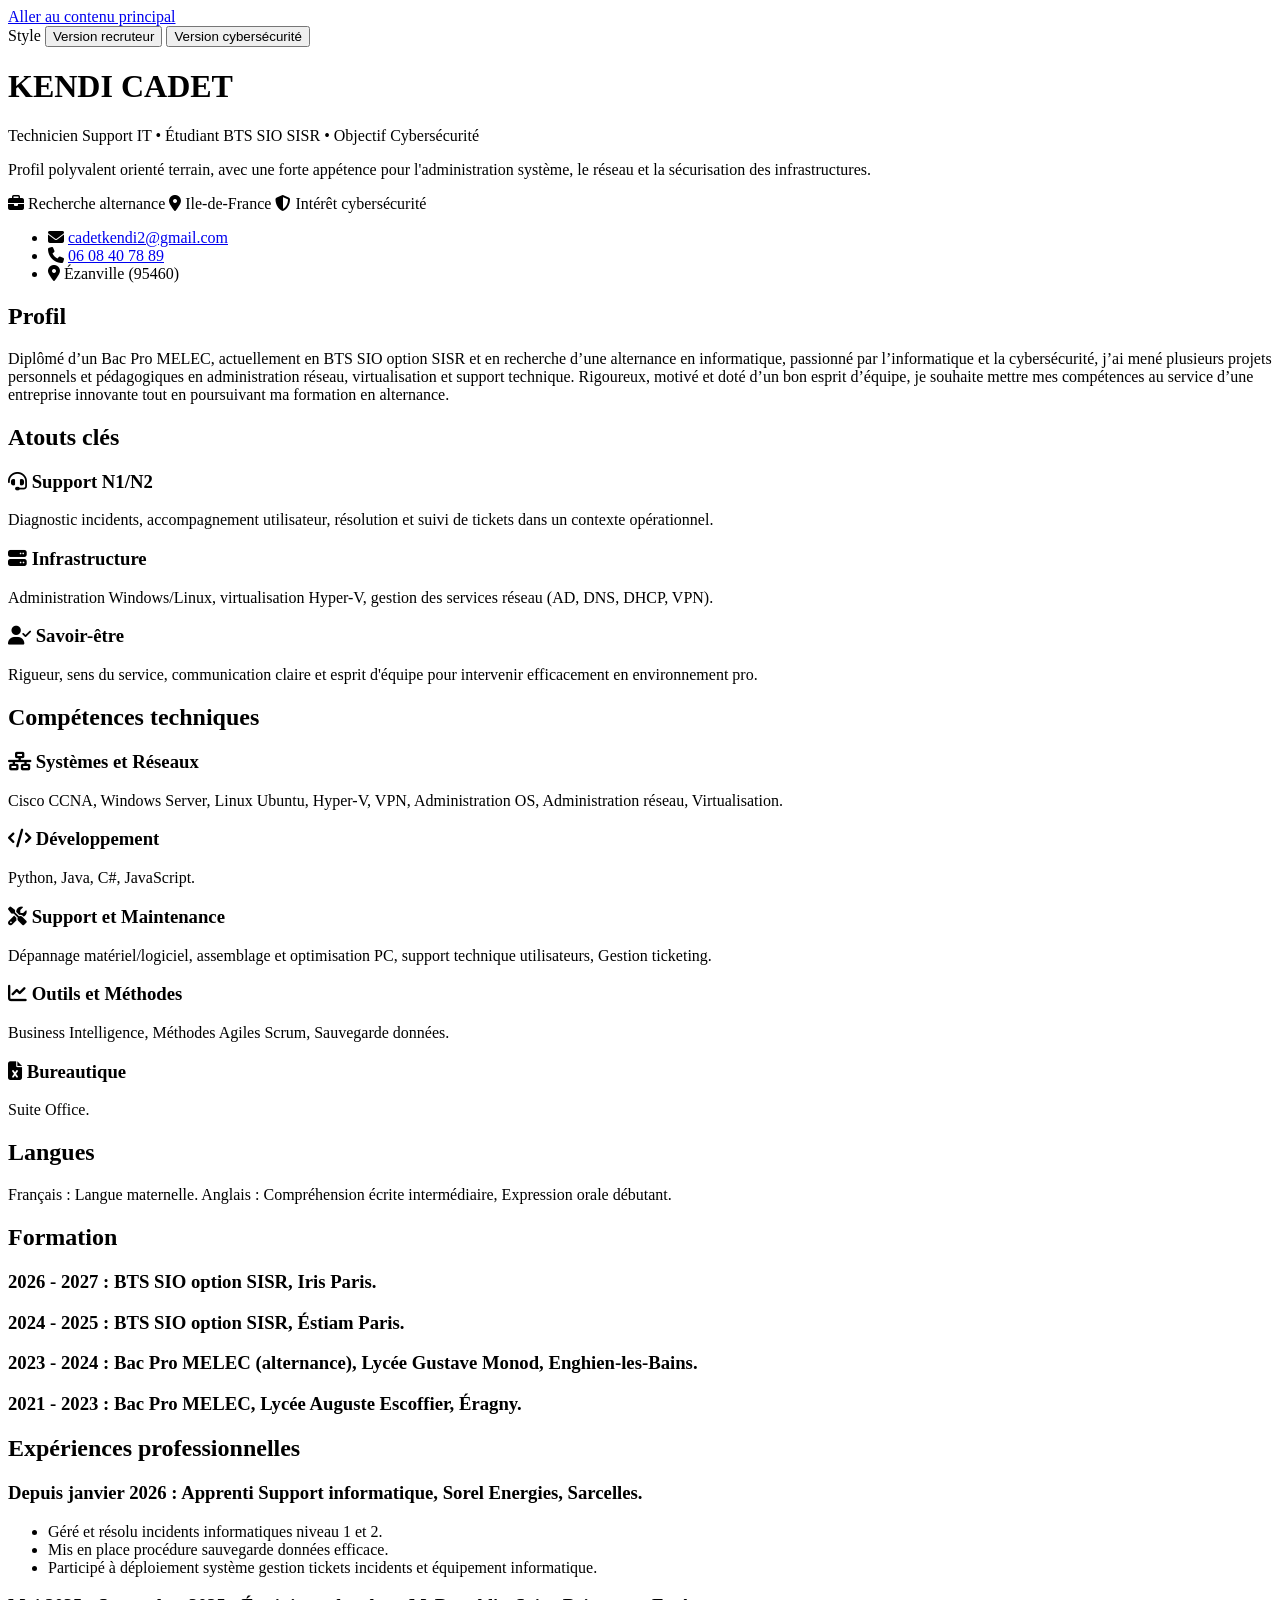
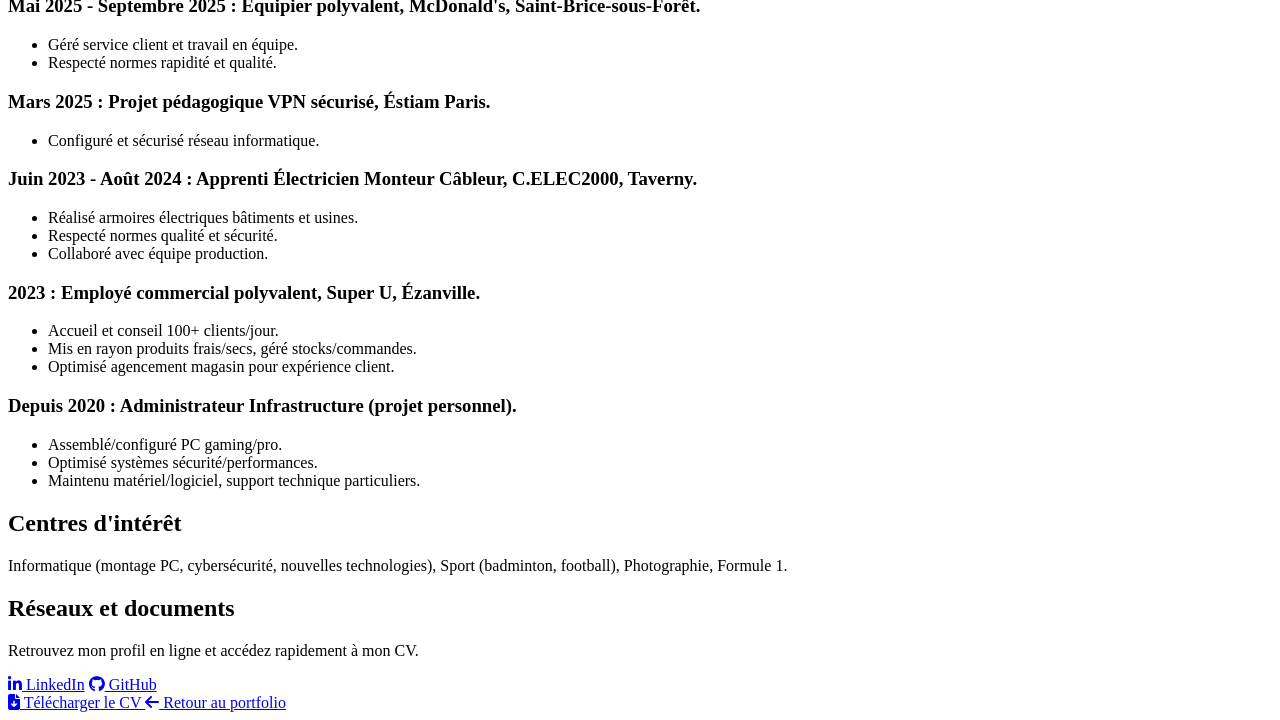
==== cv-professionnel.html @ 718abd51 "Ajustement du terminal et du projet VPN et Optimisation" ====
<!DOCTYPE html>
<html lang="fr" data-theme="cyber">

<head>
  <meta charset="UTF-8" />
  <meta name="viewport" content="width=device-width, initial-scale=1.0" />
  <title>CV Professionnel | Kendi Cadet</title>
  <meta name="description" content="CV professionnel de Kendi Cadet - Apprenti en informatique BTS SIO option SISR." />
  <meta name="keywords"
    content="Kendi Cadet, CV, BTS SIO, SISR, cybersécurité, administration réseau, support informatique" />
  <link rel="preconnect" href="https://fonts.googleapis.com" />
  <link rel="preconnect" href="https://fonts.gstatic.com" crossorigin />
  <link
    href="https://fonts.googleapis.com/css2?family=Lexend:wght@400;600;700;800&family=Source+Sans+3:wght@400;500;600;700&display=swap"
    rel="stylesheet" />
  <link rel="preconnect" href="https://cdnjs.cloudflare.com" />
  <link rel="stylesheet" href="https://cdnjs.cloudflare.com/ajax/libs/font-awesome/6.5.2/css/all.min.css"
    integrity="sha512-SnH5WK+bZxgPHs44uWix+LLJAJ9/2PkPKZ5QiAj6Ta86w+fsb2TkR4j8R2R7p5S0w0z7R7A0iYfJ0z6LJ8mA1w=="
    crossorigin="anonymous" referrerpolicy="no-referrer" />
  <link rel="stylesheet" href="./assets/css/cv-professionnel.css" />
</head>

<body>
  <a class="skip-link" href="#contenu">Aller au contenu principal</a>

  <main id="contenu">
    <header id="accueil" class="reveal">
      <div class="theme-switcher" role="group" aria-label="Variantes visuelles du CV">
        <span class="theme-label">Style</span>
        <button type="button" class="theme-btn" data-theme="corporate" aria-pressed="false">Version recruteur</button>
        <button type="button" class="theme-btn is-active" data-theme="cyber" aria-pressed="true">Version
          cybersécurité</button>
      </div>
      <h1>KENDI CADET</h1>
      <p class="hero-role">Technicien Support IT • Étudiant BTS SIO SISR • Objectif Cybersécurité</p>
      <p class="hero-intro">Profil polyvalent orienté terrain, avec une forte appétence pour l'administration système,
        le réseau et la sécurisation des infrastructures.</p>
      <div class="hero-badges" aria-label="Informations clés">
        <span class="hero-badge"><i class="fa-solid fa-briefcase" aria-hidden="true"></i> Recherche alternance</span>
        <span class="hero-badge"><i class="fa-solid fa-location-dot" aria-hidden="true"></i> Ile-de-France</span>
        <span class="hero-badge"><i class="fa-solid fa-shield-halved" aria-hidden="true"></i> Intérêt
          cybersécurité</span>
      </div>
      <ul class="contacts">
        <li><i class="fa-solid fa-envelope" aria-hidden="true"></i> <a
            href="mailto:cadetkendi2@gmail.com">cadetkendi2@gmail.com</a></li>
        <li><i class="fa-solid fa-phone" aria-hidden="true"></i> <a href="tel:+33608407889">06 08 40 78 89</a></li>
        <li><i class="fa-solid fa-location-dot" aria-hidden="true"></i> Ézanville (95460)</li>
      </ul>
    </header>

    <section aria-labelledby="profil-title" class="reveal">
      <h2 id="profil-title">Profil</h2>
      <p>Diplômé d’un Bac Pro MELEC, actuellement en BTS SIO option SISR et en
        recherche d’une alternance en informatique, passionné par l’informatique et la
        cybersécurité, j’ai mené plusieurs projets personnels et pédagogiques en
        administration réseau, virtualisation et support technique. Rigoureux, motivé et
        doté d’un bon esprit d’équipe, je souhaite mettre mes compétences au service
        d’une entreprise innovante tout en poursuivant ma formation en alternance.</p>
    </section>

    <section aria-labelledby="atouts-title" class="reveal">
      <h2 id="atouts-title">Atouts clés</h2>
      <div class="spotlight-grid">
        <article class="spotlight-card">
          <h3><i class="fa-solid fa-headset" aria-hidden="true"></i> Support N1/N2</h3>
          <p>Diagnostic incidents, accompagnement utilisateur, résolution et suivi de tickets dans un contexte
            opérationnel.</p>
        </article>
        <article class="spotlight-card">
          <h3><i class="fa-solid fa-server" aria-hidden="true"></i> Infrastructure</h3>
          <p>Administration Windows/Linux, virtualisation Hyper-V, gestion des services réseau (AD, DNS, DHCP, VPN).</p>
        </article>
        <article class="spotlight-card">
          <h3><i class="fa-solid fa-user-check" aria-hidden="true"></i> Savoir-être</h3>
          <p>Rigueur, sens du service, communication claire et esprit d'équipe pour intervenir efficacement en
            environnement pro.</p>
        </article>
      </div>
    </section>

    <section id="competences" aria-labelledby="competences-title" class="reveal">
      <h2 id="competences-title">Compétences techniques</h2>
      <div class="tag-grid">
        <article class="skill-card">
          <h3><i class="fa-solid fa-network-wired" aria-hidden="true"></i> Systèmes et Réseaux</h3>
          <p>Cisco CCNA, Windows Server, Linux Ubuntu, Hyper-V, VPN, Administration OS, Administration réseau,
            Virtualisation.</p>
        </article>
        <article class="skill-card">
          <h3><i class="fa-solid fa-code" aria-hidden="true"></i> Développement</h3>
          <p>Python, Java, C#, JavaScript.</p>
        </article>
        <article class="skill-card">
          <h3><i class="fa-solid fa-screwdriver-wrench" aria-hidden="true"></i> Support et Maintenance</h3>
          <p>Dépannage matériel/logiciel, assemblage et optimisation PC, support technique utilisateurs, Gestion
            ticketing.</p>
        </article>
        <article class="skill-card">
          <h3><i class="fa-solid fa-chart-line" aria-hidden="true"></i> Outils et Méthodes</h3>
          <p>Business Intelligence, Méthodes Agiles Scrum, Sauvegarde données.</p>
        </article>
        <article class="skill-card">
          <h3><i class="fa-solid fa-file-excel" aria-hidden="true"></i> Bureautique</h3>
          <p>Suite Office.</p>
        </article>
      </div>
    </section>

    <section aria-labelledby="langues-title" class="reveal">
      <h2 id="langues-title">Langues</h2>
      <p>Français : Langue maternelle. Anglais : Compréhension écrite intermédiaire, Expression orale débutant.</p>
    </section>

    <section aria-labelledby="formation-title" class="reveal">
      <h2 id="formation-title">Formation</h2>
      <div class="timeline">
        <article>
          <h3>2026 - 2027 : BTS SIO option SISR, Iris Paris.</h3>
        </article>
        <article>
          <h3>2024 - 2025 : BTS SIO option SISR, Éstiam Paris.</h3>
        </article>
        <article>
          <h3>2023 - 2024 : Bac Pro MELEC (alternance), Lycée Gustave Monod, Enghien-les-Bains.</h3>
        </article>
        <article>
          <h3>2021 - 2023 : Bac Pro MELEC, Lycée Auguste Escoffier, Éragny.</h3>
        </article>
      </div>
    </section>

    <section id="experiences" aria-labelledby="experiences-title" class="reveal">
      <h2 id="experiences-title">Expériences professionnelles</h2>
      <div class="timeline">
        <article>
          <h3>Depuis janvier 2026 : Apprenti Support informatique, Sorel Energies, Sarcelles.</h3>
          <ul class="experience-list">
            <li>Géré et résolu incidents informatiques niveau 1 et 2.</li>
            <li>Mis en place procédure sauvegarde données efficace.</li>
            <li>Participé à déploiement système gestion tickets incidents et équipement informatique.</li>
          </ul>
        </article>
        <article>
          <h3>Mai 2025 - Septembre 2025 : Équipier polyvalent, McDonald's, Saint-Brice-sous-Forêt.</h3>
          <ul class="experience-list">
            <li>Géré service client et travail en équipe.</li>
            <li>Respecté normes rapidité et qualité.</li>
          </ul>
        </article>
        <article>
          <h3>Mars 2025 : Projet pédagogique VPN sécurisé, Éstiam Paris.</h3>
          <ul class="experience-list">
            <li>Configuré et sécurisé réseau informatique.</li>
          </ul>
        </article>
        <article>
          <h3>Juin 2023 - Août 2024 : Apprenti Électricien Monteur Câbleur, C.ELEC2000, Taverny.</h3>
          <ul class="experience-list">
            <li>Réalisé armoires électriques bâtiments et usines.</li>
            <li>Respecté normes qualité et sécurité.</li>
            <li>Collaboré avec équipe production.</li>
          </ul>
        </article>
        <article>
          <h3>2023 : Employé commercial polyvalent, Super U, Ézanville.</h3>
          <ul class="experience-list">
            <li>Accueil et conseil 100+ clients/jour.</li>
            <li>Mis en rayon produits frais/secs, géré stocks/commandes.</li>
            <li>Optimisé agencement magasin pour expérience client.</li>
          </ul>
        </article>
        <article>
          <h3>Depuis 2020 : Administrateur Infrastructure (projet personnel).</h3>
          <ul class="experience-list">
            <li>Assemblé/configuré PC gaming/pro.</li>
            <li>Optimisé systèmes sécurité/performances.</li>
            <li>Maintenu matériel/logiciel, support technique particuliers.</li>
          </ul>
        </article>
      </div>
    </section>

    <section aria-labelledby="interets-title" class="reveal">
      <h2 id="interets-title">Centres d'intérêt</h2>
      <p>Informatique (montage PC, cybersécurité, nouvelles technologies), Sport (badminton, football), Photographie,
        Formule 1.</p>
    </section>

    <section id="contact" class="bottom-actions unified-hub reveal" aria-labelledby="contact-title">
      <h2 id="contact-title" class="bottom-actions-title">Réseaux et documents</h2>
      <p class="hub-caption">Retrouvez mon profil en ligne et accédez rapidement à mon CV.</p>
      <div class="social-links">
        <a href="https://www.linkedin.com/in/kendi-cadet/" target="_blank" rel="noopener noreferrer"><i
            class="fa-brands fa-linkedin-in" aria-hidden="true"></i> LinkedIn</a>
        <a href="https://github.com/Kendi021" target="_blank" rel="noopener noreferrer"><i class="fa-brands fa-github"
            aria-hidden="true"></i> GitHub</a>
      </div>
      <div class="hub-divider" aria-hidden="true"></div>
      <div class="bottom-actions-row">
        <a class="btn btn-primary" href="./docs/CV de kendi.pdf" download>
          <i class="fa-solid fa-file-arrow-down" aria-hidden="true"></i>
          Télécharger le CV
        </a>
        <a class="btn btn-secondary" href="./index.html">
          <i class="fa-solid fa-arrow-left" aria-hidden="true"></i>
          Retour au portfolio
        </a>
      </div>
    </section>
  </main>

  <script>
    const themeButtons = document.querySelectorAll('.theme-btn');
    const root = document.documentElement;
    const THEME_KEY = 'cv-theme';

    function applyTheme(theme) {
      const safeTheme = theme === 'cyber' ? 'cyber' : 'corporate';
      root.setAttribute('data-theme', safeTheme);

      themeButtons.forEach((button) => {
        const isActive = button.dataset.theme === safeTheme;
        button.classList.toggle('is-active', isActive);
        button.setAttribute('aria-pressed', String(isActive));
      });
    }

    const savedTheme = localStorage.getItem(THEME_KEY);
    applyTheme(savedTheme || 'cyber');

    themeButtons.forEach((button) => {
      button.addEventListener('click', () => {
        const nextTheme = button.dataset.theme;
        applyTheme(nextTheme);
        localStorage.setItem(THEME_KEY, nextTheme);
      });
    });

    const revealElements = document.querySelectorAll('.reveal');

    if (!('IntersectionObserver' in window)) {
      revealElements.forEach((element) => element.classList.add('is-visible'));
    } else {
      const observer = new IntersectionObserver(
        (entries, obs) => {
          entries.forEach((entry) => {
            if (!entry.isIntersecting) return;
            entry.target.classList.add('is-visible');
            obs.unobserve(entry.target);
          });
        },
        {
          threshold: 0.16,
          rootMargin: '0px 0px -40px 0px'
        }
      );

      revealElements.forEach((element) => observer.observe(element));
    }
  </script>
</body>

</html>
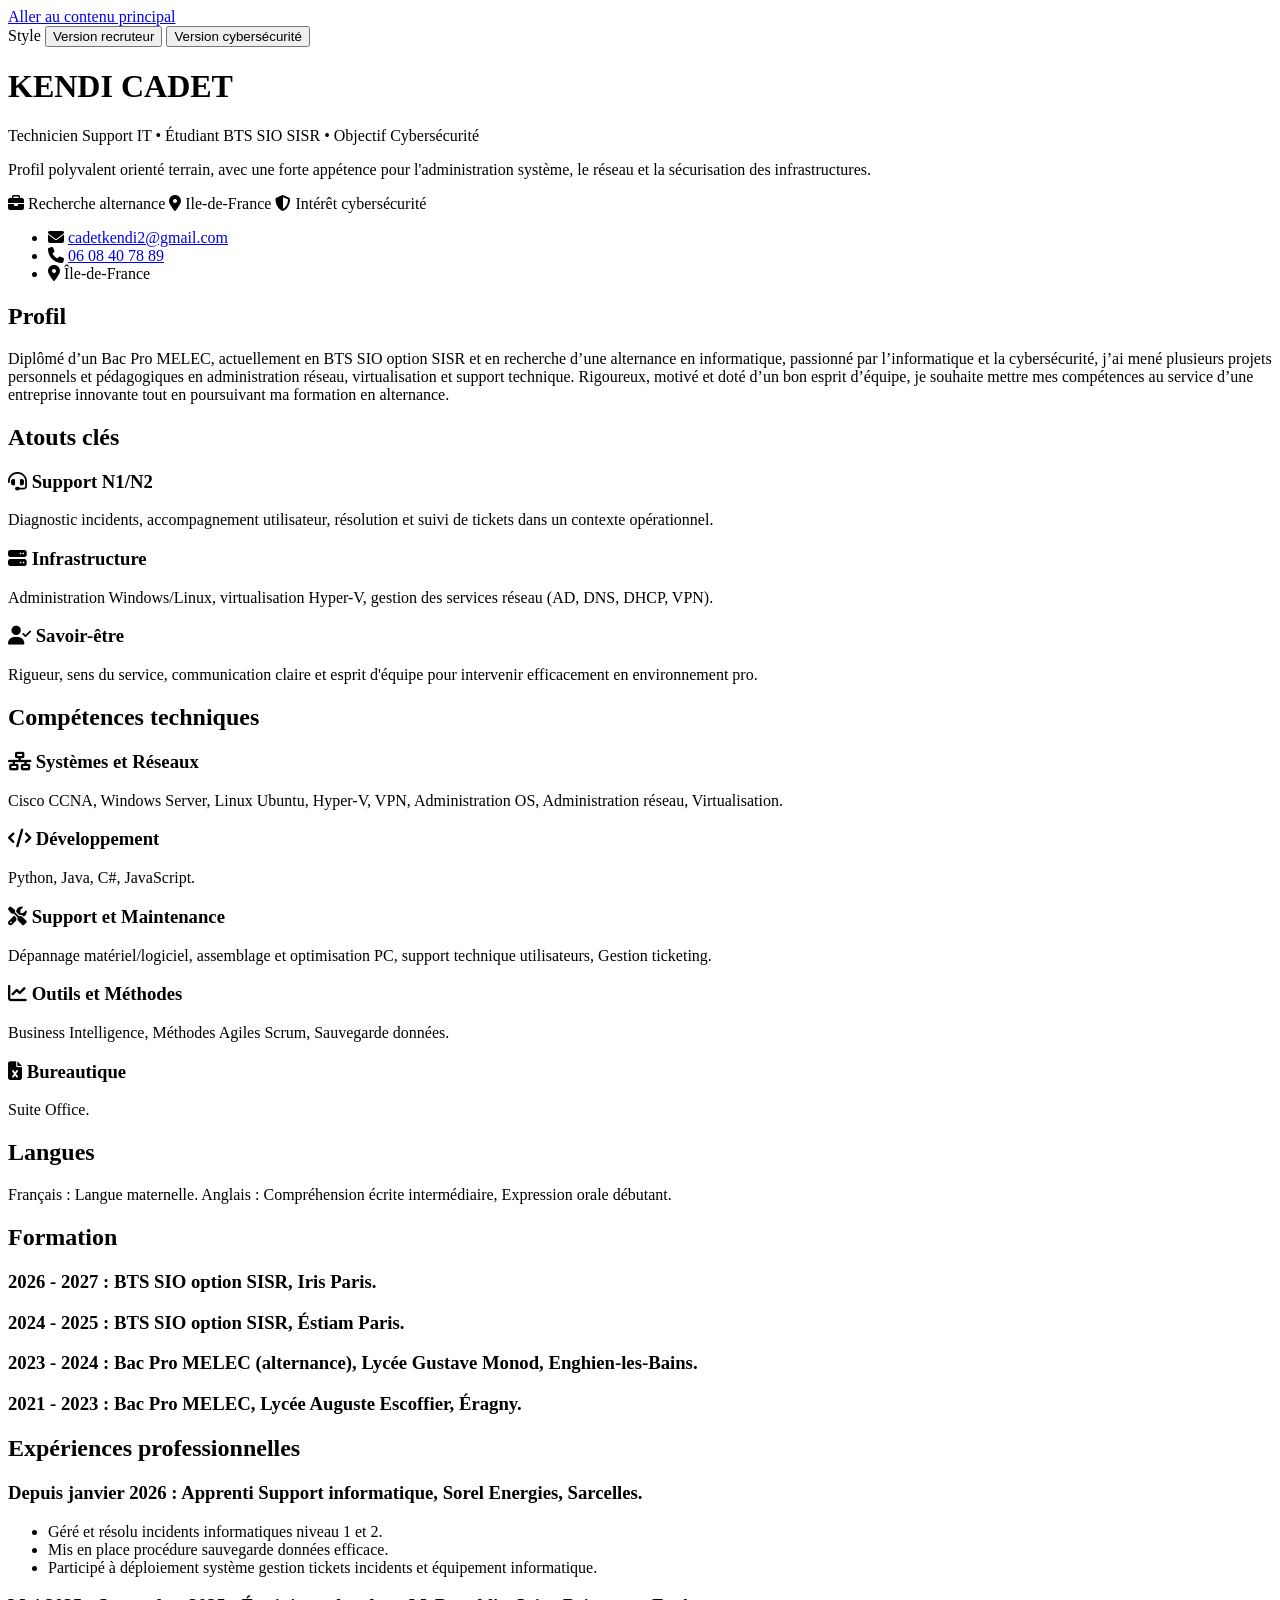
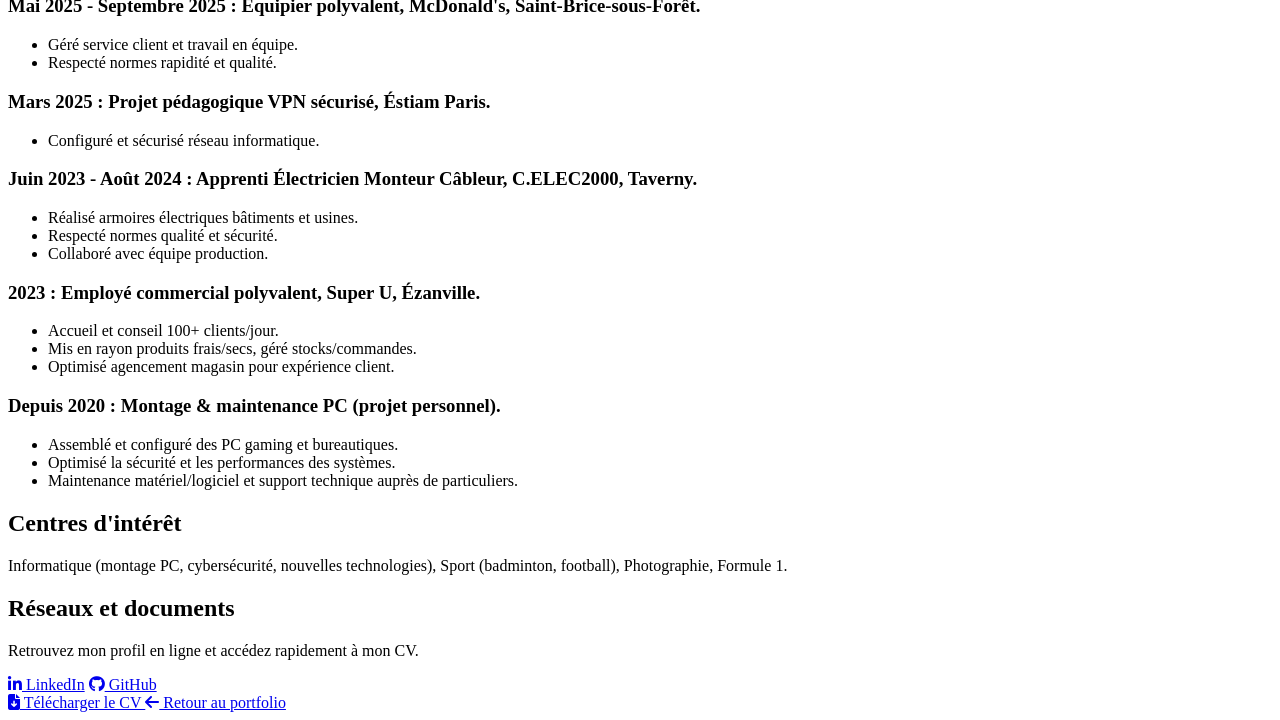
==== commit 6ea287aa: "Optimisation et ajustements" ====
--- a/cv-professionnel.html
+++ b/cv-professionnel.html
@@ -4,10 +4,28 @@
 <head>
   <meta charset="UTF-8" />
   <meta name="viewport" content="width=device-width, initial-scale=1.0" />
-  <title>CV Professionnel | Kendi Cadet</title>
-  <meta name="description" content="CV professionnel de Kendi Cadet - Apprenti en informatique BTS SIO option SISR." />
+  <title>CV Kendi Cadet — Alternance BTS SIO SISR | Support & systèmes/réseaux</title>
+  <meta name="description"
+    content="CV de Kendi Cadet, étudiant BTS SIO SISR en recherche d'alternance en Île-de-France : support informatique, administration systèmes et réseaux (Windows, Linux, Active Directory) et cybersécurité." />
   <meta name="keywords"
-    content="Kendi Cadet, CV, BTS SIO, SISR, cybersécurité, administration réseau, support informatique" />
+    content="Kendi Cadet, CV, BTS SIO SISR, alternance informatique, support informatique, administration systèmes et réseaux, Windows Server, Active Directory, Linux, cybersécurité, Île-de-France" />
+  <meta name="author" content="Kendi Cadet" />
+  <meta name="robots" content="index, follow" />
+  <meta name="theme-color" content="#070b14" />
+  <link rel="canonical" href="https://kendi021.github.io/cv-professionnel.html" />
+  <link rel="apple-touch-icon" sizes="180x180" href="./assets/images/apple-touch-icon.png" />
+  <link rel="icon" type="image/png" sizes="32x32" href="./assets/images/favicon-32x32.png" />
+  <link rel="icon" type="image/png" sizes="16x16" href="./assets/images/favicon-16x16.png" />
+  <link rel="manifest" href="./assets/images/site.webmanifest" />
+  <meta property="og:title" content="CV de Kendi Cadet — Alternance BTS SIO SISR (support & systèmes/réseaux)" />
+  <meta property="og:description"
+    content="CV de Kendi Cadet, étudiant BTS SIO SISR en recherche d'alternance en Île-de-France : support informatique, systèmes et réseaux, cybersécurité." />
+  <meta property="og:type" content="profile" />
+  <meta property="og:url" content="https://kendi021.github.io/cv-professionnel.html" />
+  <meta property="og:site_name" content="Portfolio de Kendi Cadet" />
+  <meta property="og:locale" content="fr_FR" />
+  <meta property="og:image" content="https://kendi021.github.io/assets/images/android-chrome-512x512.png" />
+  <meta name="twitter:card" content="summary" />
   <link rel="preconnect" href="https://fonts.googleapis.com" />
   <link rel="preconnect" href="https://fonts.gstatic.com" crossorigin />
   <link
@@ -45,7 +63,7 @@
         <li><i class="fa-solid fa-envelope" aria-hidden="true"></i> <a
             href="mailto:cadetkendi2@gmail.com">cadetkendi2@gmail.com</a></li>
         <li><i class="fa-solid fa-phone" aria-hidden="true"></i> <a href="tel:+33608407889">06 08 40 78 89</a></li>
-        <li><i class="fa-solid fa-location-dot" aria-hidden="true"></i> Ézanville (95460)</li>
+        <li><i class="fa-solid fa-location-dot" aria-hidden="true"></i> Île-de-France</li>
       </ul>
     </header>
 
@@ -171,11 +189,11 @@
           </ul>
         </article>
         <article>
-          <h3>Depuis 2020 : Administrateur Infrastructure (projet personnel).</h3>
-          <ul class="experience-list">
-            <li>Assemblé/configuré PC gaming/pro.</li>
-            <li>Optimisé systèmes sécurité/performances.</li>
-            <li>Maintenu matériel/logiciel, support technique particuliers.</li>
+          <h3>Depuis 2020 : Montage &amp; maintenance PC (projet personnel).</h3>
+          <ul class="experience-list">
+            <li>Assemblé et configuré des PC gaming et bureautiques.</li>
+            <li>Optimisé la sécurité et les performances des systèmes.</li>
+            <li>Maintenance matériel/logiciel et support technique auprès de particuliers.</li>
           </ul>
         </article>
       </div>
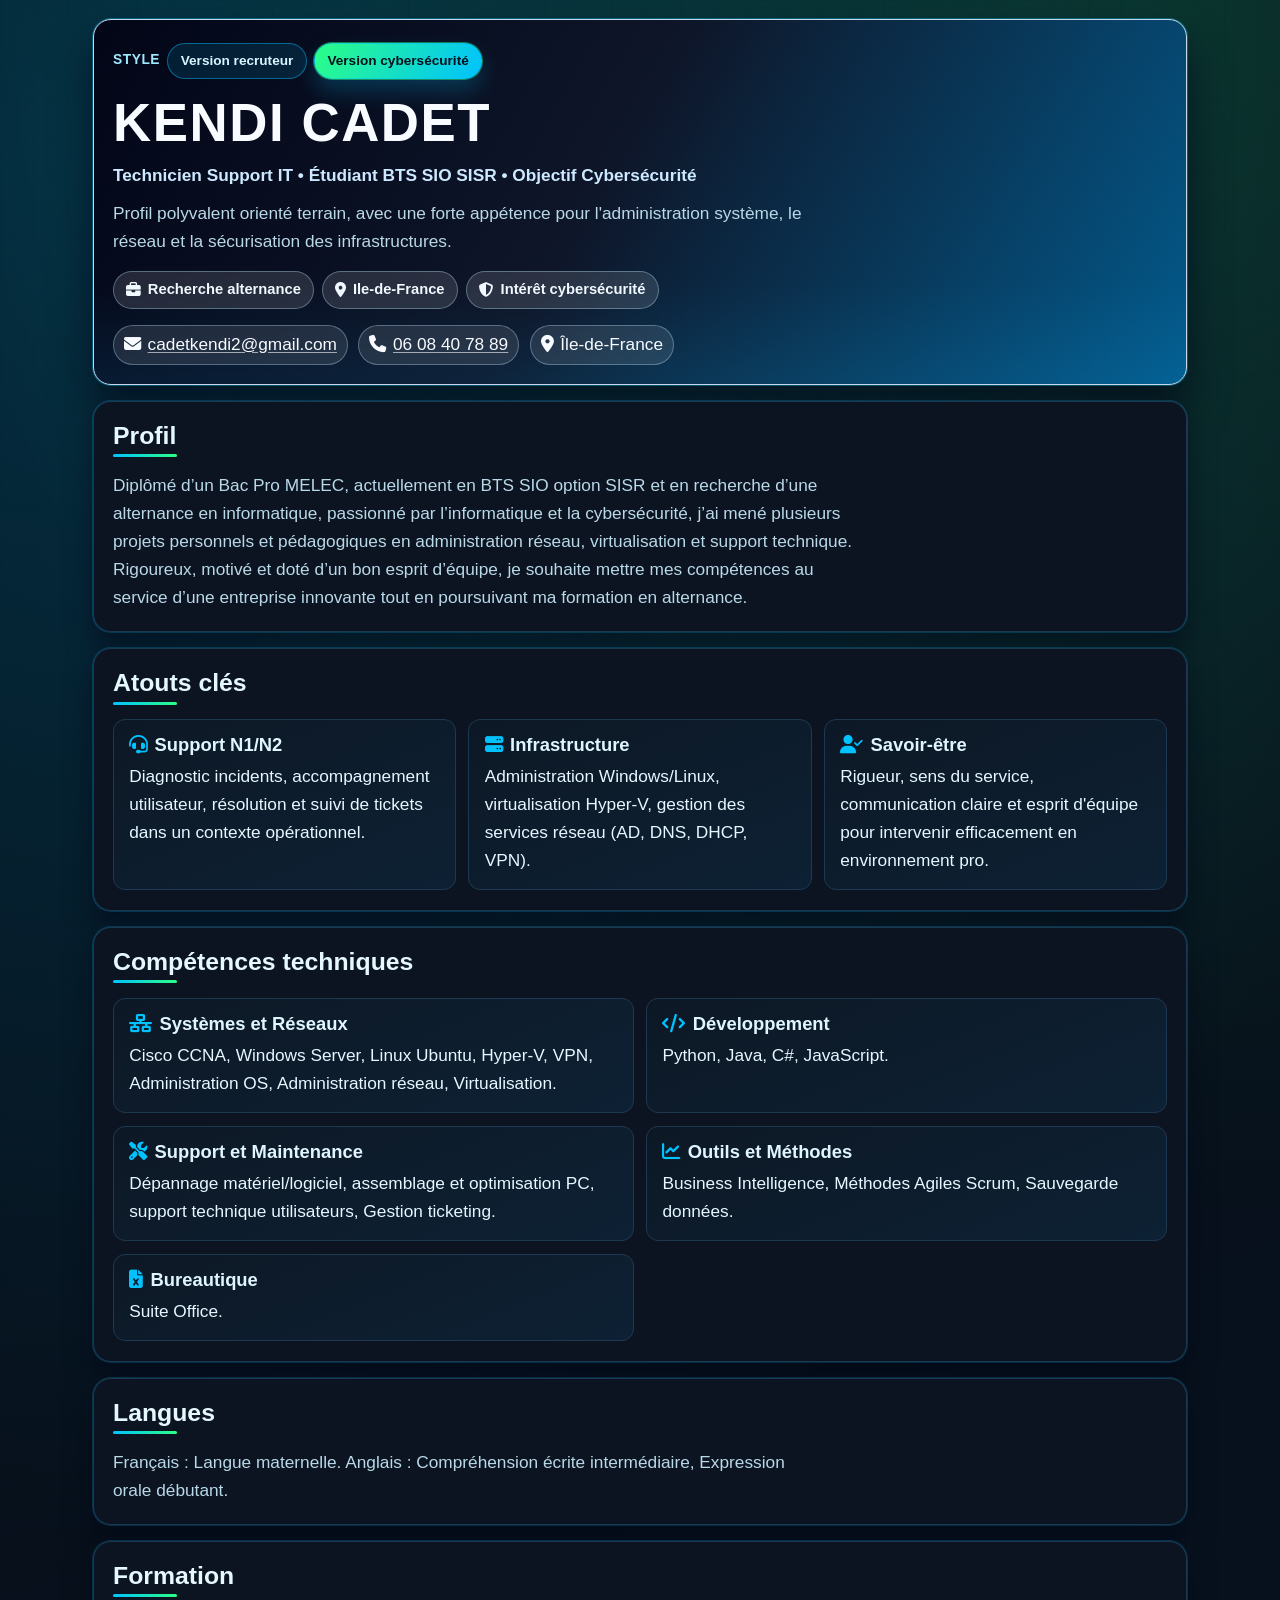
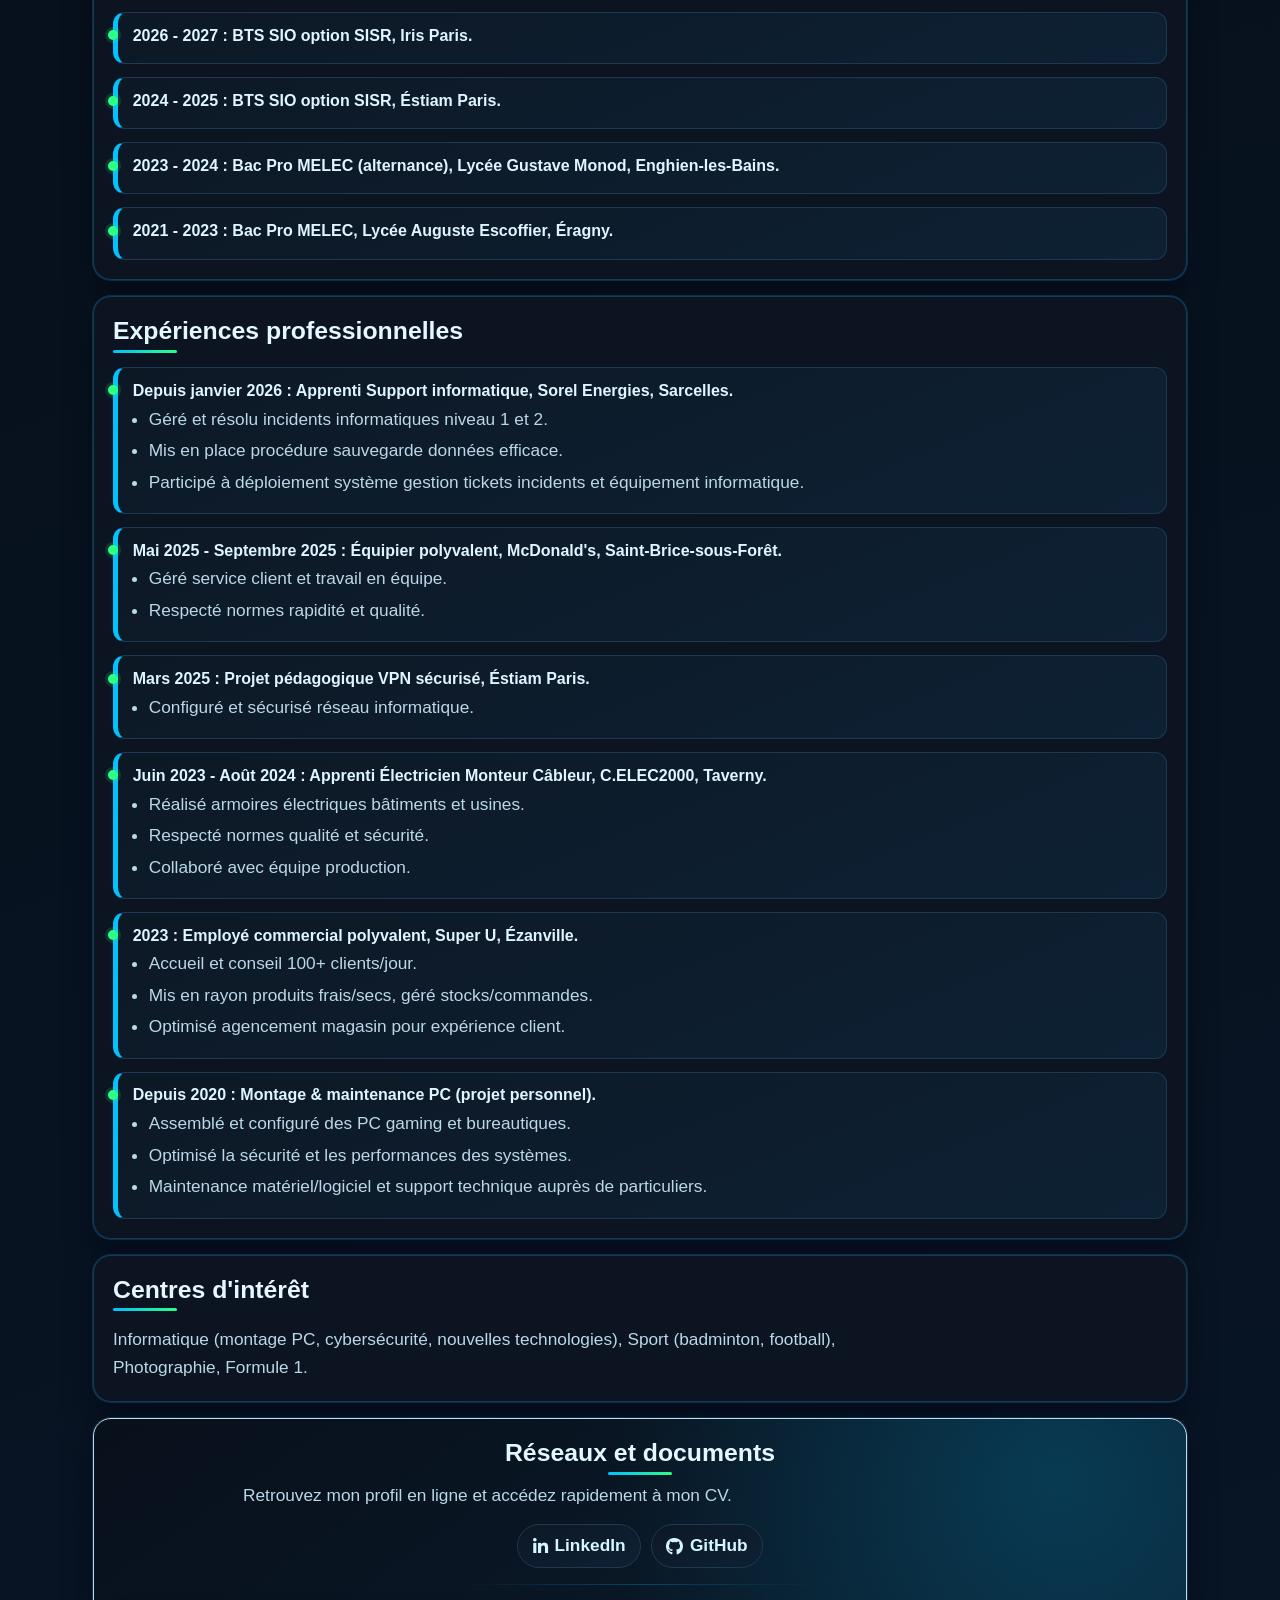
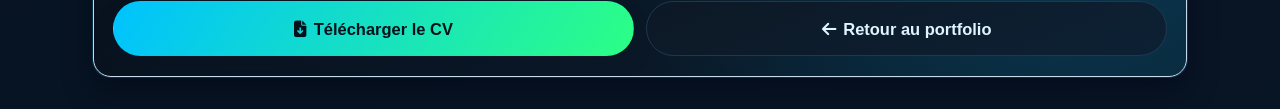
==== commit b7ba89bc: "Ajout de commentaire" ====
--- a/cv-professionnel.html
+++ b/cv-professionnel.html
@@ -2,6 +2,7 @@
 <html lang="fr" data-theme="cyber">
 
 <head>
+  <!-- ===== MÉTADONNÉES : SEO, réseaux sociaux (Open Graph), favicons, polices, CSS ===== -->
   <meta charset="UTF-8" />
   <meta name="viewport" content="width=device-width, initial-scale=1.0" />
   <title>CV Kendi Cadet — Alternance BTS SIO SISR | Support & systèmes/réseaux</title>
@@ -13,6 +14,7 @@
   <meta name="robots" content="index, follow" />
   <meta name="theme-color" content="#070b14" />
   <link rel="canonical" href="https://kendi021.github.io/cv-professionnel.html" />
+  <link rel="icon" type="image/svg+xml" href="./assets/images/logo.svg" />
   <link rel="apple-touch-icon" sizes="180x180" href="./assets/images/apple-touch-icon.png" />
   <link rel="icon" type="image/png" sizes="32x32" href="./assets/images/favicon-32x32.png" />
   <link rel="icon" type="image/png" sizes="16x16" href="./assets/images/favicon-16x16.png" />
@@ -39,9 +41,22 @@
 </head>
 
 <body>
+  <!-- ================================================================
+       CV PROFESSIONNEL — cv-professionnel.html
+       CV une colonne avec 2 thèmes visuels (recruteur / cybersécurité).
+       Ordre des sections :
+         Hero → Profil → Atouts → Compétences → Langues →
+         Formation → Expériences → Centres d'intérêt → Réseaux & CV.
+       Interactions (bascule de thème, apparition au défilement) :
+       voir le <script> tout en bas de page.
+       Styles : assets/css/cv-professionnel.css.
+       ================================================================ -->
+
+  <!-- Lien d'évitement (accessibilité clavier : saute droit au contenu) -->
   <a class="skip-link" href="#contenu">Aller au contenu principal</a>
 
   <main id="contenu">
+    <!-- ===== EN-TÊTE : sélecteur de thème, identité, rôle, badges, coordonnées ===== -->
     <header id="accueil" class="reveal">
       <div class="theme-switcher" role="group" aria-label="Variantes visuelles du CV">
         <span class="theme-label">Style</span>
@@ -67,6 +82,7 @@
       </ul>
     </header>
 
+    <!-- ===== PROFIL (résumé) ===== -->
     <section aria-labelledby="profil-title" class="reveal">
       <h2 id="profil-title">Profil</h2>
       <p>Diplômé d’un Bac Pro MELEC, actuellement en BTS SIO option SISR et en
@@ -77,6 +93,7 @@
         d’une entreprise innovante tout en poursuivant ma formation en alternance.</p>
     </section>
 
+    <!-- ===== ATOUTS CLÉS (3 cartes « spotlight ») ===== -->
     <section aria-labelledby="atouts-title" class="reveal">
       <h2 id="atouts-title">Atouts clés</h2>
       <div class="spotlight-grid">
@@ -97,6 +114,7 @@
       </div>
     </section>
 
+    <!-- ===== COMPÉTENCES TECHNIQUES (cartes par domaine) ===== -->
     <section id="competences" aria-labelledby="competences-title" class="reveal">
       <h2 id="competences-title">Compétences techniques</h2>
       <div class="tag-grid">
@@ -125,11 +143,13 @@
       </div>
     </section>
 
+    <!-- ===== LANGUES ===== -->
     <section aria-labelledby="langues-title" class="reveal">
       <h2 id="langues-title">Langues</h2>
       <p>Français : Langue maternelle. Anglais : Compréhension écrite intermédiaire, Expression orale débutant.</p>
     </section>
 
+    <!-- ===== FORMATION (chronologie, du plus récent au plus ancien) ===== -->
     <section aria-labelledby="formation-title" class="reveal">
       <h2 id="formation-title">Formation</h2>
       <div class="timeline">
@@ -148,6 +168,7 @@
       </div>
     </section>
 
+    <!-- ===== EXPÉRIENCES PROFESSIONNELLES (chronologie) ===== -->
     <section id="experiences" aria-labelledby="experiences-title" class="reveal">
       <h2 id="experiences-title">Expériences professionnelles</h2>
       <div class="timeline">
@@ -199,12 +220,14 @@
       </div>
     </section>
 
+    <!-- ===== CENTRES D'INTÉRÊT ===== -->
     <section aria-labelledby="interets-title" class="reveal">
       <h2 id="interets-title">Centres d'intérêt</h2>
       <p>Informatique (montage PC, cybersécurité, nouvelles technologies), Sport (badminton, football), Photographie,
         Formule 1.</p>
     </section>
 
+    <!-- ===== BAS DE PAGE : réseaux sociaux + téléchargement du CV / retour au portfolio ===== -->
     <section id="contact" class="bottom-actions unified-hub reveal" aria-labelledby="contact-title">
       <h2 id="contact-title" class="bottom-actions-title">Réseaux et documents</h2>
       <p class="hub-caption">Retrouvez mon profil en ligne et accédez rapidement à mon CV.</p>
@@ -228,11 +251,18 @@
     </section>
   </main>
 
+  <!-- ================================================================
+       SCRIPT DE LA PAGE
+         1. Bascule de thème (recruteur / cybersécurité) mémorisée dans localStorage
+         2. Apparition des blocs .reveal au défilement (IntersectionObserver)
+       ================================================================ -->
   <script>
+    /* ----- 1. Bascule de thème ----- */
     const themeButtons = document.querySelectorAll('.theme-btn');
     const root = document.documentElement;
-    const THEME_KEY = 'cv-theme';
-
+    const THEME_KEY = 'cv-theme'; // clé localStorage pour retenir le choix
+
+    // Applique un thème : met à jour data-theme sur <html> + l'état des boutons
     function applyTheme(theme) {
       const safeTheme = theme === 'cyber' ? 'cyber' : 'corporate';
       root.setAttribute('data-theme', safeTheme);
@@ -244,9 +274,11 @@
       });
     }
 
+    // Au chargement : applique le thème sauvegardé (ou « cyber » par défaut)
     const savedTheme = localStorage.getItem(THEME_KEY);
     applyTheme(savedTheme || 'cyber');
 
+    // Clic sur un bouton de thème : applique et mémorise le choix
     themeButtons.forEach((button) => {
       button.addEventListener('click', () => {
         const nextTheme = button.dataset.theme;
@@ -255,11 +287,14 @@
       });
     });
 
+    /* ----- 2. Apparition au défilement ----- */
     const revealElements = document.querySelectorAll('.reveal');
 
+    // Pas d'IntersectionObserver (vieux navigateur) : on affiche tout directement
     if (!('IntersectionObserver' in window)) {
       revealElements.forEach((element) => element.classList.add('is-visible'));
     } else {
+      // Ajoute .is-visible quand l'élément entre dans le champ, puis arrête de l'observer
       const observer = new IntersectionObserver(
         (entries, obs) => {
           entries.forEach((entry) => {
--- a/assets/css/cv-professionnel.css
+++ b/assets/css/cv-professionnel.css
@@ -0,0 +1,862 @@
+/* ================================================================
+   CV PROFESSIONNEL — cv-professionnel.css
+   Feuille de style de la page cv-professionnel.html.
+
+   SOMMAIRE (pour se repérer — cherchez les bannières « ===== ») :
+     1. VARIABLES & THÈMES ...... :root + thèmes « corporate » / « cyber »
+     2. RESET & BASE ............ reset, body, texture de fond
+     3. SÉLECTEUR DE THÈME ...... boutons de bascule de thème
+     4. EN-TÊTE / HERO .......... titre, rôle, badges, coordonnées
+     5. COMPÉTENCES ............. titres de section + cartes de compétences
+     6. PARCOURS (timeline) ..... formation / chronologie
+     7. EXPÉRIENCES ............. liste des expériences
+     8. BAS DE PAGE ............. réseaux sociaux + actions (boutons)
+     9. ANIMATION « reveal » .... apparition au défilement
+    10. RESPONSIVE & IMPRESSION . media queries + styles @media print
+   ================================================================ */
+
+/* ================================================
+   1. VARIABLES & THÈMES
+   Le thème actif est piloté par l'attribut data-theme sur <html>.
+   ================================================ */
+:root {
+    --bg: #f3f7fc;
+    --surface: #ffffff;
+    --surface-soft: #f7fbff;
+    --text: #0f172a;
+    --muted: #475569;
+    --line: #d9e3ef;
+    --primary: #0f172a;
+    --primary-strong: #020617;
+    --secondary: #334155;
+    --accent: #0369a1;
+    --accent-soft: #0ea5e9;
+    --success: #0f766e;
+    --radius-lg: 18px;
+    --radius-md: 12px;
+    --shadow-sm: 0 8px 22px rgba(15, 23, 42, 0.08);
+    --shadow-md: 0 16px 34px rgba(15, 23, 42, 0.11);
+    --max-width: 1120px;
+    --transition: 220ms ease;
+}
+
+html[data-theme="corporate"] {
+    --bg: #f3f7fc;
+    --surface: #ffffff;
+    --surface-soft: #f7fbff;
+    --text: #0f172a;
+    --muted: #475569;
+    --line: #d9e3ef;
+    --primary: #0f172a;
+    --primary-strong: #020617;
+    --secondary: #334155;
+    --accent: #0369a1;
+    --accent-soft: #0ea5e9;
+}
+
+html[data-theme="cyber"] {
+    --bg: #060b12;
+    --surface: #0b1420;
+    --surface-soft: #0f1d2e;
+    --text: #e5f7ff;
+    --muted: #9dc8d6;
+    --line: #1f3852;
+    --primary: #020817;
+    --primary-strong: #020617;
+    --secondary: #8fe8ff;
+    --accent: #00c2ff;
+    --accent-soft: #2cff85;
+    --shadow-sm: 0 0 0 1px rgba(0, 194, 255, 0.2), 0 14px 28px rgba(2, 8, 23, 0.55);
+    --shadow-md: 0 0 0 1px rgba(0, 194, 255, 0.35), 0 24px 42px rgba(2, 8, 23, 0.65);
+}
+
+/* ================================================
+   2. RESET & BASE
+   ================================================ */
+* {
+    box-sizing: border-box;
+}
+
+html {
+    scroll-behavior: smooth;
+}
+
+body {
+    margin: 0;
+    color: var(--text);
+    font-family: "Source Sans 3", "Segoe UI", Tahoma, Geneva, Verdana, sans-serif;
+    font-size: clamp(1rem, 0.24vw + 0.95rem, 1.08rem);
+    line-height: 1.62;
+    background:
+        radial-gradient(circle at 8% 4%, rgba(3, 105, 161, 0.12), transparent 40%),
+        radial-gradient(circle at 90% 0%, rgba(14, 165, 233, 0.1), transparent 30%),
+        linear-gradient(165deg, #f6fbff 0%, var(--bg) 48%, #edf4fb 100%);
+    min-height: 100vh;
+}
+
+html[data-theme="cyber"] body {
+    background:
+        radial-gradient(circle at 12% 4%, rgba(0, 194, 255, 0.22), transparent 42%),
+        radial-gradient(circle at 90% 0%, rgba(44, 255, 133, 0.14), transparent 35%),
+        linear-gradient(162deg, #05080f 0%, #07111d 48%, #081525 100%);
+}
+
+/* Subtle grid texture to avoid flat backgrounds */
+body::before {
+    content: "";
+    position: fixed;
+    inset: 0;
+    pointer-events: none;
+    z-index: -1;
+    background-image: linear-gradient(rgba(2, 6, 23, 0.035) 1px, transparent 1px),
+        linear-gradient(90deg, rgba(2, 6, 23, 0.035) 1px, transparent 1px);
+    background-size: 34px 34px;
+    mask-image: radial-gradient(circle at 50% 12%, #000 40%, transparent 88%);
+}
+
+.skip-link {
+    position: absolute;
+    left: -9999px;
+    width: 1px;
+    height: 1px;
+    overflow: hidden;
+}
+
+.skip-link:focus {
+    position: fixed;
+    top: 10px;
+    left: 10px;
+    width: auto;
+    height: auto;
+    padding: 0.55rem 0.85rem;
+    border-radius: 10px;
+    background: var(--primary);
+    color: #fff;
+    text-decoration: none;
+    z-index: 2000;
+}
+
+main {
+    max-width: var(--max-width);
+    width: min(100%, var(--max-width));
+    margin: 0 auto;
+    padding: 1.2rem 0.8rem 2rem;
+    display: grid;
+    gap: 1rem;
+}
+
+header,
+section {
+    border: 1px solid var(--line);
+    border-radius: var(--radius-lg);
+    background: var(--surface);
+    box-shadow: var(--shadow-sm);
+    padding: 1.2rem;
+}
+
+/* ================================================
+   3. SÉLECTEUR DE THÈME (boutons corporate / cyber)
+   ================================================ */
+.theme-switcher {
+    display: inline-flex;
+    align-items: center;
+    flex-wrap: wrap;
+    gap: 0.45rem;
+    margin: 0 0 0.8rem;
+}
+
+.theme-label {
+    font-family: "Lexend", "Segoe UI", Tahoma, Geneva, Verdana, sans-serif;
+    font-size: 0.86rem;
+    font-weight: 700;
+    letter-spacing: 0.04em;
+    text-transform: uppercase;
+    color: #cde9ff;
+}
+
+.theme-btn {
+    border: 1px solid rgba(191, 229, 255, 0.4);
+    background: rgba(255, 255, 255, 0.08);
+    color: #e6f4ff;
+    border-radius: 999px;
+    min-height: 36px;
+    padding: 0.34rem 0.78rem;
+    font-family: "Lexend", "Segoe UI", Tahoma, Geneva, Verdana, sans-serif;
+    font-size: 0.85rem;
+    font-weight: 600;
+    cursor: pointer;
+    transition: transform var(--transition), box-shadow var(--transition), background-color var(--transition), border-color var(--transition), color var(--transition);
+}
+
+.theme-btn:hover,
+.theme-btn:focus-visible {
+    transform: translateY(-1px);
+    border-color: rgba(239, 248, 255, 0.9);
+    background: rgba(255, 255, 255, 0.18);
+    outline: none;
+}
+
+.theme-btn.is-active {
+    background: #eff8ff;
+    color: #0f172a;
+    border-color: transparent;
+    box-shadow: 0 9px 16px rgba(2, 8, 23, 0.28);
+}
+
+html[data-theme="cyber"] .theme-label {
+    color: #9fe9ff;
+}
+
+html[data-theme="cyber"] .theme-btn {
+    border-color: rgba(0, 194, 255, 0.45);
+    background: rgba(0, 194, 255, 0.12);
+    color: #d6f6ff;
+}
+
+html[data-theme="cyber"] .theme-btn:hover,
+html[data-theme="cyber"] .theme-btn:focus-visible {
+    border-color: rgba(44, 255, 133, 0.8);
+    background: rgba(44, 255, 133, 0.16);
+}
+
+html[data-theme="cyber"] .theme-btn.is-active {
+    color: #03111c;
+    background: linear-gradient(120deg, #2cff85, #00c2ff);
+    box-shadow: 0 0 0 1px rgba(44, 255, 133, 0.45), 0 12px 22px rgba(0, 194, 255, 0.22);
+}
+
+h1,
+h2,
+h3 {
+    margin-top: 0;
+    line-height: 1.2;
+    font-family: "Lexend", "Segoe UI", Tahoma, Geneva, Verdana, sans-serif;
+}
+
+h1 {
+    margin-bottom: 0.45rem;
+    font-size: clamp(2rem, 5.2vw, 3.3rem);
+    letter-spacing: 0.03em;
+    text-wrap: balance;
+}
+
+h2 {
+    margin-bottom: 0.9rem;
+    font-size: clamp(1.22rem, 1vw + 1.03rem, 1.55rem);
+    text-wrap: balance;
+    position: relative;
+    color: var(--primary);
+    padding-bottom: 0.42rem;
+}
+
+h2::after {
+    content: "";
+    position: absolute;
+    left: 0;
+    bottom: 0;
+    width: 64px;
+    height: 3px;
+    border-radius: 999px;
+    background: linear-gradient(90deg, var(--accent), var(--accent-soft));
+}
+
+/* ================================================
+   4. EN-TÊTE / HERO (nom, rôle, badges, coordonnées)
+   ================================================ */
+header#accueil {
+    position: relative;
+    overflow: hidden;
+    border-color: #c8d7e8;
+    background:
+        linear-gradient(120deg, rgba(2, 6, 23, 0.96), rgba(15, 23, 42, 0.95) 46%, rgba(3, 105, 161, 0.85)),
+        var(--primary);
+    color: #f8fbff;
+    box-shadow: var(--shadow-md);
+    padding-top: 1.4rem;
+}
+
+header#accueil::after {
+    content: "";
+    position: absolute;
+    inset: auto -6% -120px -6%;
+    height: 220px;
+    background: linear-gradient(180deg, rgba(3, 105, 161, 0), rgba(14, 165, 233, 0.22));
+    pointer-events: none;
+}
+
+header#accueil h1,
+header#accueil .hero-role,
+header#accueil .hero-intro,
+header#accueil .hero-badges,
+header#accueil .contacts {
+    position: relative;
+    z-index: 1;
+}
+
+.hero-role {
+    margin: 0 0 0.62rem;
+    color: #cde9ff;
+    font-weight: 700;
+}
+
+.hero-intro {
+    margin: 0 0 0.95rem;
+    max-width: 72ch;
+    color: #e6f4ff;
+}
+
+.hero-badges {
+    display: flex;
+    flex-wrap: wrap;
+    gap: 0.5rem;
+    margin: 0 0 1rem;
+}
+
+.hero-badge {
+    display: inline-flex;
+    align-items: center;
+    gap: 0.42rem;
+    border-radius: 999px;
+    padding: 0.38rem 0.76rem;
+    border: 1px solid rgba(191, 229, 255, 0.36);
+    background: rgba(255, 255, 255, 0.12);
+    color: #f0f9ff;
+    font-size: 0.92rem;
+    font-weight: 650;
+    backdrop-filter: blur(3px);
+}
+
+.contacts {
+    display: flex;
+    flex-wrap: wrap;
+    gap: 0.42rem 0.66rem;
+    margin: 0;
+    padding: 0;
+    list-style: none;
+}
+
+.contacts li {
+    display: inline-flex;
+    align-items: center;
+    gap: 0.42rem;
+    border: 1px solid rgba(191, 229, 255, 0.34);
+    background: rgba(255, 255, 255, 0.1);
+    color: #f8fbff;
+    border-radius: 999px;
+    padding: 0.3rem 0.62rem;
+}
+
+.contacts a {
+    color: #f8fbff;
+    text-decoration: underline;
+    text-underline-offset: 2px;
+    text-decoration-color: rgba(248, 251, 255, 0.6);
+}
+
+.contacts a:hover,
+.contacts a:focus-visible {
+    text-decoration-color: #ffffff;
+    outline: none;
+}
+
+html[data-theme="cyber"] h2 {
+    color: #e5f7ff;
+}
+
+html[data-theme="cyber"] h2::after {
+    background: linear-gradient(90deg, #00c2ff, #2cff85);
+}
+
+html[data-theme="cyber"] .spotlight-card h3,
+html[data-theme="cyber"] .skill-card h3,
+html[data-theme="cyber"] .timeline article h3 {
+    color: #dff6ff;
+}
+
+html[data-theme="cyber"] .spotlight-card,
+html[data-theme="cyber"] .skill-card,
+html[data-theme="cyber"] .timeline article,
+html[data-theme="cyber"] .social-links a,
+html[data-theme="cyber"] .btn-secondary {
+    border-color: var(--line);
+    background: linear-gradient(158deg, #0d1825, #0d2134);
+}
+
+html[data-theme="cyber"] .spotlight-card:hover,
+html[data-theme="cyber"] .skill-card:hover {
+    border-color: rgba(0, 194, 255, 0.62);
+    box-shadow: 0 0 0 1px rgba(0, 194, 255, 0.35), 0 16px 24px rgba(2, 8, 23, 0.62);
+}
+
+html[data-theme="cyber"] .timeline article {
+    border-left-color: #00c2ff;
+}
+
+html[data-theme="cyber"] .timeline article::before {
+    background: #2cff85;
+    box-shadow: 0 0 0 3px rgba(44, 255, 133, 0.15);
+}
+
+html[data-theme="cyber"] .social-links a {
+    color: #d6f6ff;
+}
+
+html[data-theme="cyber"] .social-links a:hover,
+html[data-theme="cyber"] .social-links a:focus-visible,
+html[data-theme="cyber"] .btn-primary,
+html[data-theme="cyber"] .btn-secondary:hover,
+html[data-theme="cyber"] .btn-secondary:focus-visible {
+    color: #02111b;
+    background: linear-gradient(120deg, #00c2ff, #2cff85);
+}
+
+html[data-theme="cyber"] .btn-secondary {
+    color: #dff6ff;
+}
+
+html[data-theme="cyber"] .hub-caption,
+html[data-theme="cyber"] section > p,
+html[data-theme="cyber"] .hero-intro,
+html[data-theme="cyber"] .experience-list,
+html[data-theme="cyber"] .experience-list li {
+    color: #b9d8e8;
+}
+
+html[data-theme="cyber"] .bottom-actions.unified-hub {
+    background:
+        radial-gradient(circle at 88% 22%, rgba(0, 194, 255, 0.2), transparent 45%),
+        linear-gradient(145deg, #08101b, #0b1d2e);
+}
+
+/* ================================================
+   5. COMPÉTENCES (intro de section + cartes de compétences)
+   ================================================ */
+section > p {
+    margin: 0;
+    max-width: 78ch;
+    text-wrap: pretty;
+}
+
+.spotlight-grid,
+.tag-grid {
+    display: grid;
+    gap: 0.78rem;
+}
+
+.spotlight-card,
+.skill-card {
+    border: 1px solid var(--line);
+    border-radius: var(--radius-md);
+    background: linear-gradient(165deg, #ffffff, var(--surface-soft));
+    padding: 0.88rem 0.95rem;
+    transition: transform var(--transition), box-shadow var(--transition), border-color var(--transition);
+}
+
+.spotlight-card:hover,
+.skill-card:hover {
+    transform: translateY(-2px);
+    border-color: #b6cce3;
+    box-shadow: 0 11px 20px rgba(15, 23, 42, 0.12);
+}
+
+.spotlight-card h3,
+.skill-card h3 {
+    margin-bottom: 0.46rem;
+    color: var(--secondary);
+    display: flex;
+    align-items: center;
+    gap: 0.46rem;
+    font-size: clamp(1.02rem, 0.7vw + 0.84rem, 1.15rem);
+}
+
+.spotlight-card h3 i,
+.skill-card h3 i {
+    color: var(--accent);
+}
+
+.spotlight-card p,
+.skill-card p {
+    margin: 0;
+}
+
+/* ================================================
+   6. PARCOURS (chronologie / formation)
+   ================================================ */
+.timeline {
+    display: grid;
+    gap: 0.8rem;
+}
+
+.timeline article {
+    border: 1px solid var(--line);
+    border-radius: var(--radius-md);
+    background: linear-gradient(170deg, #ffffff, #f8fcff);
+    padding: 0.8rem 0.92rem;
+    border-left: 5px solid var(--accent);
+    position: relative;
+}
+
+.timeline article::before {
+    content: "";
+    position: absolute;
+    left: -10px;
+    top: 1.1rem;
+    width: 10px;
+    height: 10px;
+    border-radius: 50%;
+    background: var(--accent-soft);
+    box-shadow: 0 0 0 3px #dff2ff;
+}
+
+.timeline article h3 {
+    margin-bottom: 0.35rem;
+    font-size: 1rem;
+    color: var(--primary-strong);
+    overflow-wrap: anywhere;
+}
+
+/* ================================================
+   7. EXPÉRIENCES
+   ================================================ */
+.experience-list {
+    margin: 0.36rem 0 0;
+    padding-left: 1rem;
+}
+
+.experience-list li {
+    margin-bottom: 0.22rem;
+}
+
+.bottom-actions.unified-hub {
+    position: relative;
+    overflow: hidden;
+    border-color: #c6d9ea;
+    background:
+        radial-gradient(circle at 86% 18%, rgba(14, 165, 233, 0.18), transparent 45%),
+        linear-gradient(130deg, #ffffff, #f2f9ff);
+}
+
+.bottom-actions-title,
+.hub-caption,
+.social-links,
+.hub-divider,
+.bottom-actions-row {
+    position: relative;
+    z-index: 1;
+}
+
+/* ================================================
+   8. BAS DE PAGE (réseaux sociaux + boutons d'action)
+   ================================================ */
+.bottom-actions-title {
+    margin: 0 0 0.46rem;
+    text-align: center;
+}
+
+.bottom-actions-title::after {
+    left: 50%;
+    transform: translateX(-50%);
+}
+
+.hub-caption {
+    margin: 0 0 0.9rem;
+    color: var(--muted);
+    text-align: center;
+}
+
+.social-links {
+    display: flex;
+    justify-content: center;
+    flex-wrap: wrap;
+    gap: 0.6rem;
+}
+
+.social-links a {
+    display: inline-flex;
+    align-items: center;
+    justify-content: center;
+    gap: 0.44rem;
+    min-height: 42px;
+    padding: 0.44rem 0.9rem;
+    border-radius: 999px;
+    border: 1px solid #bfd4e8;
+    background: #ffffff;
+    color: var(--secondary);
+    text-decoration: none;
+    font-weight: 650;
+    transition: transform var(--transition), box-shadow var(--transition), background-color var(--transition), color var(--transition);
+}
+
+.social-links a:hover,
+.social-links a:focus-visible {
+    color: #fff;
+    background: linear-gradient(120deg, var(--primary), var(--accent));
+    box-shadow: 0 10px 20px rgba(15, 23, 42, 0.22);
+    transform: translateY(-2px);
+    outline: none;
+}
+
+.hub-divider {
+    width: min(350px, 70%);
+    height: 1px;
+    margin: 1rem auto;
+    background: linear-gradient(90deg, transparent, rgba(3, 105, 161, 0.55), transparent);
+}
+
+.bottom-actions-row {
+    display: grid;
+    grid-template-columns: repeat(2, minmax(0, 1fr));
+    gap: 0.75rem;
+}
+
+/* ----- Boutons (btn / btn-primary / btn-secondary) ----- */
+.btn {
+    display: inline-flex;
+    justify-content: center;
+    align-items: center;
+    gap: 0.48rem;
+    width: 100%;
+    min-height: 52px;
+    border-radius: 999px;
+    padding: 0.82rem 1rem;
+    font-family: "Lexend", "Segoe UI", Tahoma, Geneva, Verdana, sans-serif;
+    font-weight: 650;
+    font-size: clamp(0.95rem, 0.3vw + 0.9rem, 1.03rem);
+    text-decoration: none;
+    cursor: pointer;
+    transition: transform var(--transition), box-shadow var(--transition), background-color var(--transition), color var(--transition), border-color var(--transition);
+}
+
+.btn-primary {
+    color: #fff;
+    background: linear-gradient(120deg, var(--primary), var(--accent));
+    border: 1px solid transparent;
+    box-shadow: 0 10px 20px rgba(15, 23, 42, 0.23);
+}
+
+.btn-primary:hover,
+.btn-primary:focus-visible {
+    transform: translateY(-2px);
+    box-shadow: 0 14px 25px rgba(15, 23, 42, 0.28);
+    outline: none;
+}
+
+.btn-secondary {
+    color: var(--primary);
+    border: 1px solid #b7ccdf;
+    background: #ffffff;
+}
+
+.btn-secondary:hover,
+.btn-secondary:focus-visible {
+    color: #fff;
+    border-color: transparent;
+    background: linear-gradient(120deg, #1e293b, #0f766e);
+    box-shadow: 0 12px 22px rgba(15, 23, 42, 0.24);
+    transform: translateY(-2px);
+    outline: none;
+}
+
+/* ================================================
+   9. ANIMATION « reveal » (apparition au défilement)
+   La classe .is-visible est ajoutée par le script inline de la page.
+   ================================================ */
+.reveal {
+    opacity: 0;
+    transform: translateY(12px);
+    transition: opacity 520ms ease, transform 520ms ease;
+}
+
+.reveal.is-visible {
+    opacity: 1;
+    transform: translateY(0);
+}
+
+/* ================================================
+   10. RESPONSIVE & IMPRESSION
+   Media queries (tailles d'écran, reduced-motion) puis @media print.
+   ================================================ */
+@media (min-width: 840px) {
+    .spotlight-grid {
+        grid-template-columns: repeat(3, minmax(0, 1fr));
+    }
+
+    .tag-grid {
+        grid-template-columns: repeat(2, minmax(0, 1fr));
+    }
+
+    .hero-intro {
+        max-width: 76ch;
+    }
+}
+
+@media (max-width: 980px) {
+    main {
+        padding: 1rem 0.65rem 1.5rem;
+    }
+
+    .tag-grid {
+        grid-template-columns: 1fr;
+    }
+}
+
+@media (max-width: 760px) {
+    header,
+    section {
+        padding: 1rem;
+    }
+
+    main {
+        padding: 0.82rem 0.52rem 1.18rem;
+        gap: 0.82rem;
+    }
+
+    .hero-badge {
+        font-size: 0.86rem;
+    }
+
+    .contacts {
+        gap: 0.4rem;
+    }
+
+    .contacts li {
+        width: 100%;
+        justify-content: flex-start;
+    }
+
+    .social-links a {
+        width: 100%;
+    }
+
+    .bottom-actions-row {
+        grid-template-columns: 1fr;
+    }
+}
+
+@media (prefers-reduced-motion: reduce) {
+    html {
+        scroll-behavior: auto;
+    }
+
+    .reveal,
+    .spotlight-card,
+    .skill-card,
+    .btn,
+    .social-links a {
+        transition: none;
+    }
+}
+
+@media print {
+    @page {
+        size: A4;
+        margin: 10mm;
+    }
+
+    html,
+    body {
+        background: #fff !important;
+        color: #000 !important;
+        font-size: 10.8pt;
+        line-height: 1.35;
+    }
+
+    body::before,
+    .skip-link,
+    .theme-switcher,
+    .bottom-actions,
+    .social-links,
+    .btn,
+    .hub-divider {
+        display: none !important;
+    }
+
+    main {
+        max-width: none;
+        width: 100%;
+        padding: 0;
+        margin: 0;
+        gap: 6mm;
+    }
+
+    header,
+    section,
+    .timeline article,
+    .spotlight-card,
+    .skill-card {
+        background: #fff !important;
+        border: 1px solid #d8d8d8 !important;
+        box-shadow: none !important;
+        color: #000 !important;
+        break-inside: avoid;
+    }
+
+    header#accueil {
+        border: 1px solid #b8b8b8 !important;
+        padding: 5mm;
+    }
+
+    h1,
+    h2,
+    h3,
+    p,
+    li,
+    a,
+    .hero-role,
+    .hero-intro,
+    .hero-badge,
+    .contacts li,
+    .contacts a {
+        color: #000 !important;
+        text-shadow: none !important;
+    }
+
+    h1 {
+        font-size: 19pt;
+    }
+
+    h2 {
+        font-size: 12.5pt;
+        margin-bottom: 2.8mm;
+    }
+
+    h2::after,
+    .timeline article::before {
+        display: none !important;
+    }
+
+    .hero-badges {
+        margin-bottom: 2mm;
+    }
+
+    .hero-badge,
+    .contacts li {
+        border: 1px solid #cbcbcb !important;
+        background: #fff !important;
+        padding: 1.4mm 2.2mm;
+    }
+
+    .contacts {
+        gap: 1.2mm 2mm;
+    }
+
+    .spotlight-grid,
+    .tag-grid {
+        grid-template-columns: 1fr 1fr !important;
+        gap: 2.8mm;
+    }
+
+    section#experiences .timeline {
+        gap: 2.3mm;
+    }
+
+    .timeline article {
+        border-left: 2px solid #9a9a9a !important;
+        padding: 2.2mm 2.8mm;
+    }
+
+    a[href^="http"]::after {
+        content: " (" attr(href) ")";
+        font-size: 8pt;
+    }
+}
